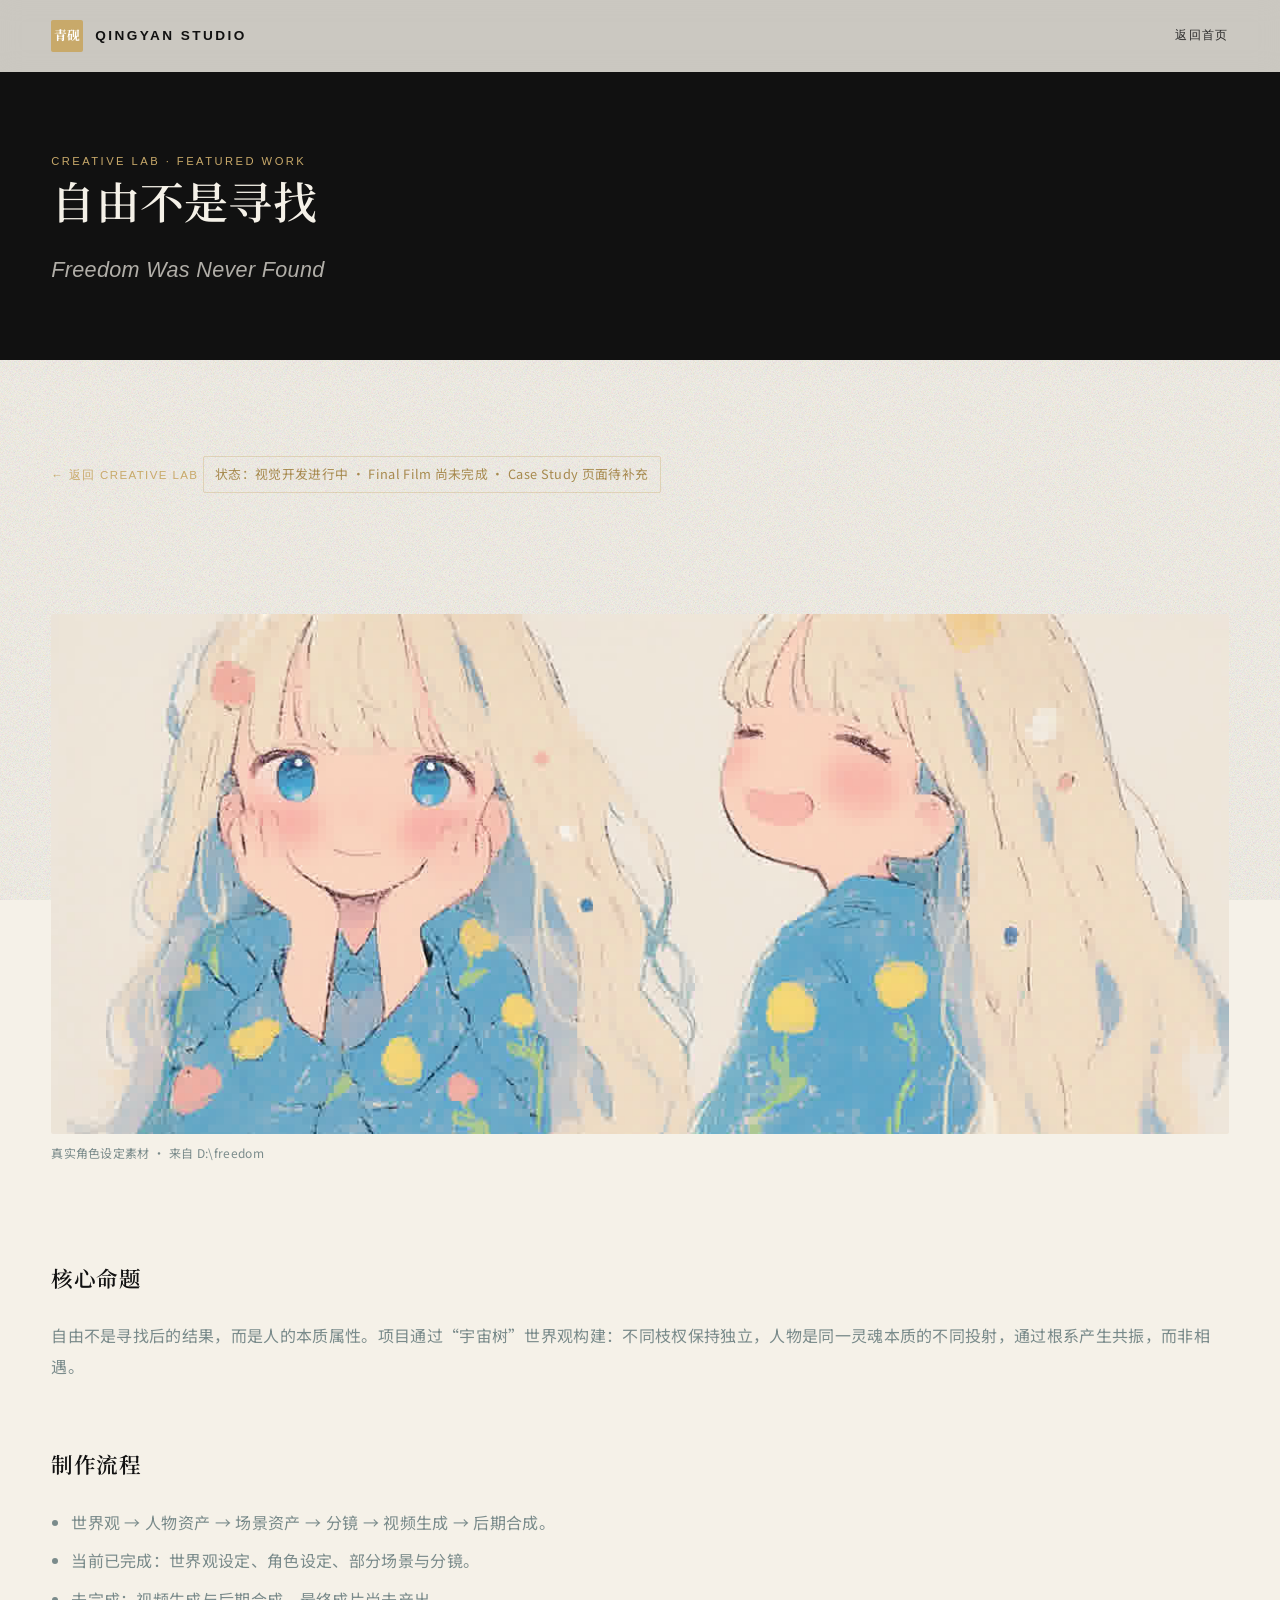
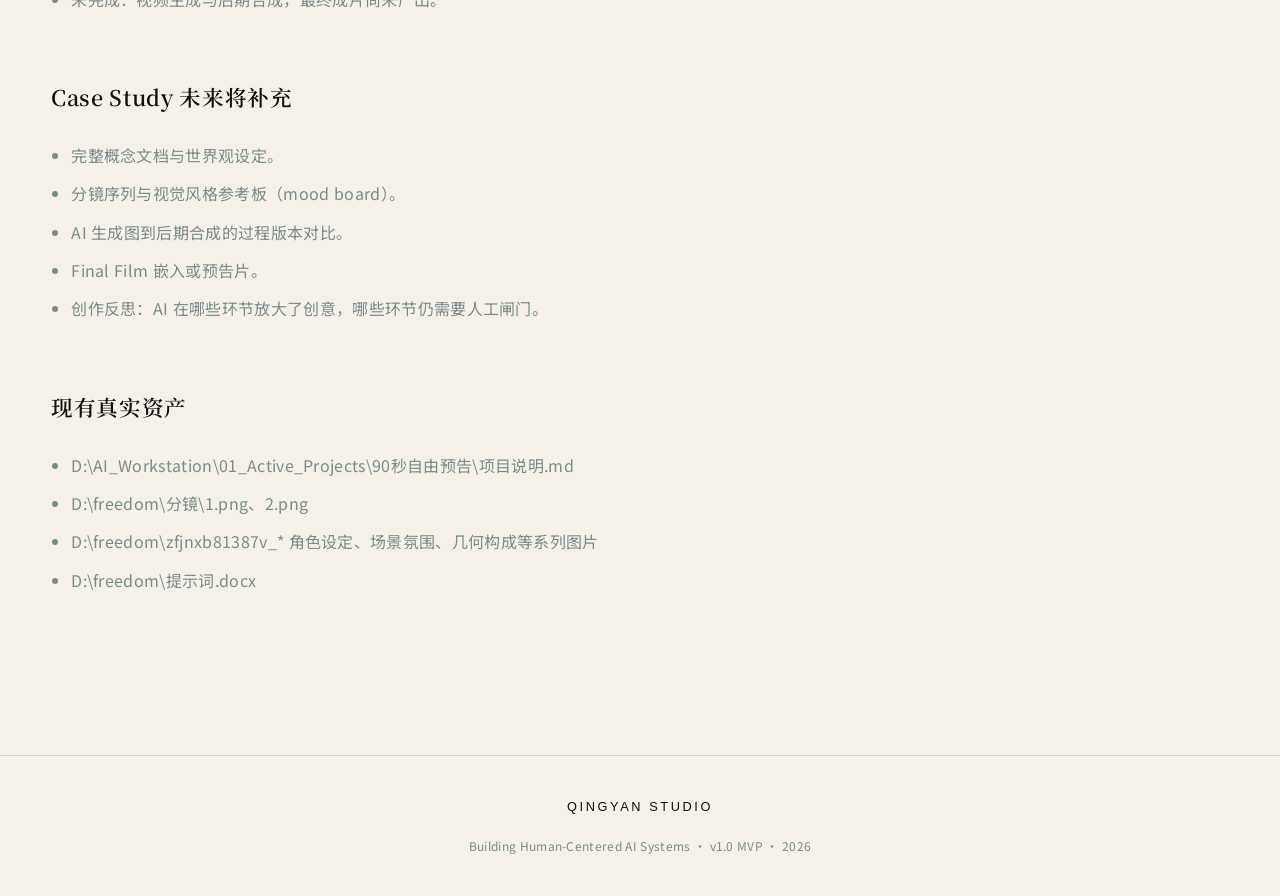
==== creative/freedom-was-never-found.html @ 9774ead9 "init: QingYan Studio Portfolio v1.0 + Project 01 Case Study" ====
<!DOCTYPE html>
<html lang="zh-CN">
<head>
  <meta charset="UTF-8">
  <meta name="viewport" content="width=device-width, initial-scale=1.0">
  <title>Freedom Was Never Found · 自由不是寻找 | QingYan Studio</title>
  <meta name="description" content="《自由不是寻找》：一个关于自由、自我探索与内在觉醒的 AIGC cinematic experiment。">
  <link rel="preconnect" href="https://fonts.googleapis.com">
  <link rel="preconnect" href="https://fonts.gstatic.com" crossorigin>
  <link href="https://fonts.googleapis.com/css2?family=Cormorant+Garamond:ital@0;1&family=Noto+Sans+SC:wght@300;400;500;700&family=Noto+Serif+SC:wght@400;600;700&display=swap" rel="stylesheet">
  <link rel="stylesheet" href="../assets/css/main.css">
</head>
<body>
  <header class="site-header" id="header">
    <div class="container header-inner">
      <a class="brand" href="../index.html" aria-label="QingYan Studio 首页">
        <span class="brand-seal" aria-hidden="true">青砚</span>
        <span class="brand-text">QingYan Studio</span>
      </a>
      <a class="nav-link" href="../index.html#creative-lab">返回首页</a>
    </div>
  </header>

  <main>
    <section class="placeholder-hero">
      <div class="container">
        <span class="placeholder-hero__label label-en">Creative Lab · Featured Work</span>
        <h1 class="placeholder-hero__title">自由不是寻找</h1>
        <p class="placeholder-hero__subtitle">Freedom Was Never Found</p>
      </div>
    </section>

    <div class="placeholder-body">
      <div class="container">
        <a class="back-link" href="../index.html#creative-lab">← 返回 Creative Lab</a>

        <span class="status-badge">状态：视觉开发进行中 · Final Film 尚未完成 · Case Study 页面待补充</span>

        <figure class="placeholder-visual">
          <img src="../assets/img/freedom-character-sheet.jpg" alt="《自由不是寻找》角色设定稿：银发女孩表情表">
          <figcaption class="placeholder-visual__caption">真实角色设定素材 · 来自 D:\freedom</figcaption>
        </figure>

        <section class="placeholder-section" style="margin-top: var(--space-2xl);">
          <h2>核心命题</h2>
          <p>自由不是寻找后的结果，而是人的本质属性。项目通过“宇宙树”世界观构建：不同枝杈保持独立，人物是同一灵魂本质的不同投射，通过根系产生共振，而非相遇。</p>
        </section>

        <section class="placeholder-section">
          <h2>制作流程</h2>
          <ul>
            <li>世界观 → 人物资产 → 场景资产 → 分镜 → 视频生成 → 后期合成。</li>
            <li>当前已完成：世界观设定、角色设定、部分场景与分镜。</li>
            <li>未完成：视频生成与后期合成，最终成片尚未产出。</li>
          </ul>
        </section>

        <section class="placeholder-section">
          <h2>Case Study 未来将补充</h2>
          <ul>
            <li>完整概念文档与世界观设定。</li>
            <li>分镜序列与视觉风格参考板（mood board）。</li>
            <li>AI 生成图到后期合成的过程版本对比。</li>
            <li>Final Film 嵌入或预告片。</li>
            <li>创作反思：AI 在哪些环节放大了创意，哪些环节仍需要人工闸门。</li>
          </ul>
        </section>

        <section class="placeholder-section">
          <h2>现有真实资产</h2>
          <ul>
            <li>D:\AI_Workstation\01_Active_Projects\90秒自由预告\项目说明.md</li>
            <li>D:\freedom\分镜\1.png、2.png</li>
            <li>D:\freedom\zfjnxb81387v_* 角色设定、场景氛围、几何构成等系列图片</li>
            <li>D:\freedom\提示词.docx</li>
          </ul>
        </section>
      </div>
    </div>
  </main>

  <footer class="footer">
    <div class="container footer__inner">
      <p class="footer__brand">QingYan Studio</p>
      <p class="footer__note">Building Human-Centered AI Systems · v1.0 MVP · 2026</p>
    </div>
  </footer>

  <script src="../assets/js/main.js"></script>
</body>
</html>
---- assets/css/main.css ----
/*
 * QingYan Studio Portfolio v1.0
 * Design System: Modern Oriental Minimalism
 * Primary language: Chinese (zh-CN)
 * Fonts: Noto Serif SC, Noto Sans SC, Cormorant Garamond
 */

/* ===== Design Tokens ===== */
:root {
  /* Palette: Modern Oriental Minimalism */
  --c-ink:        #111111;
  --c-ink-light:  #2a2a2a;
  --c-rice:       #F5F1E8;
  --c-rice-dark:  #EBE6DA;
  --c-teal:       #7A8B8B;
  --c-gold:       #C8A96A;
  --c-gold-dim:   #A78A4F;
  --c-white:      #ffffff;
  --c-smoke:      #f7f7f7;

  /* Semantic colors */
  --text-main:    var(--c-ink);
  --text-muted:   var(--c-teal);
  --text-inverse: var(--c-rice);
  --bg-main:      var(--c-rice);
  --bg-dark:      var(--c-ink);
  --bg-warm:      #F8F4EA;
  --accent:       var(--c-gold);
  --border:       rgba(17,17,17,0.12);
  --border-strong:rgba(17,17,17,0.22);

  /* Typography */
  --font-serif-zh:  "Noto Serif SC", "Songti SC", "STSong", "SimSun", serif;
  --font-sans-zh:   "Noto Sans SC", "PingFang SC", "Microsoft YaHei", sans-serif;
  --font-serif-en:  "Cormorant Garamond", "Times New Roman", Georgia, serif;
  --font-sans-en:   "Inter", "Helvetica Neue", Arial, sans-serif;

  /* Spacing scale (inspired by 8px grid + generous whitespace) */
  --space-xs:  0.5rem;
  --space-sm:  1rem;
  --space-md:  1.5rem;
  --space-lg:  2.5rem;
  --space-xl:  4rem;
  --space-2xl: 6rem;
  --space-3xl: 9rem;

  /* Layout */
  --max-width: 1280px;
  --header-height: 4.5rem;

  /* Timing */
  --transition-fast:   0.18s ease;
  --transition-medium: 0.35s ease;
  --transition-slow:   0.7s cubic-bezier(0.22, 1, 0.36, 1);

  /* Z-index */
  --z-header: 100;
  --z-menu:   101;
  --z-top:    200;
}

/* ===== Reset & Base ===== */
*, *::before, *::after {
  box-sizing: border-box;
  margin: 0;
  padding: 0;
}

html {
  scroll-behavior: smooth;
  scroll-padding-top: var(--header-height);
  font-size: 16px;
  -webkit-text-size-adjust: 100%;
}

@media (prefers-reduced-motion: reduce) {
  html {
    scroll-behavior: auto;
  }
  *, *::before, *::after {
    animation-duration: 0.01ms !important;
    transition-duration: 0.01ms !important;
  }
}

body {
  font-family: var(--font-sans-zh);
  color: var(--text-main);
  background-color: var(--bg-main);
  line-height: 1.75;
  font-weight: 400;
  letter-spacing: 0.02em;
  -webkit-font-smoothing: antialiased;
  -moz-osx-font-smoothing: grayscale;
}

/* Subtle paper grain texture */
body::before {
  content: "";
  position: fixed;
  inset: 0;
  pointer-events: none;
  z-index: 0;
  opacity: 0.35;
  background-image:
    url("data:image/svg+xml,%3Csvg viewBox='0 0 400 400' xmlns='http://www.w3.org/2000/svg'%3E%3Cfilter id='noise'%3E%3CfeTurbulence type='fractalNoise' baseFrequency='0.9' numOctaves='4' stitchTiles='stitch'/%3E%3C/filter%3E%3Crect width='100%25' height='100%25' filter='url(%23noise)'/%3E%3C/svg%3E");
  background-repeat: repeat;
  background-size: 240px;
}

main, header, footer, section {
  position: relative;
  z-index: 1;
}

a {
  color: inherit;
  text-decoration: none;
}

img {
  max-width: 100%;
  height: auto;
  display: block;
}

ul, ol {
  list-style: none;
}

/* ===== Typography Utilities ===== */
.label-en {
  font-family: var(--font-sans-en);
  font-size: 0.7rem;
  font-weight: 500;
  letter-spacing: 0.22em;
  text-transform: uppercase;
  color: var(--c-gold);
}

.label-en-muted {
  color: var(--c-teal);
}

.title-zh {
  font-family: var(--font-serif-zh);
  font-weight: 600;
  line-height: 1.35;
  letter-spacing: 0.06em;
}

.subtitle-en {
  font-family: var(--font-serif-en);
  font-style: italic;
  font-weight: 400;
  line-height: 1.5;
  color: var(--c-teal);
}

/* ===== Layout ===== */
.container {
  width: min(92%, var(--max-width));
  margin-inline: auto;
}

.section {
  padding-block: var(--space-3xl);
}

.section-dark {
  background-color: var(--bg-dark);
  color: var(--text-inverse);
}

.section-warm {
  background-color: var(--bg-warm);
}

.section-header {
  margin-bottom: var(--space-xl);
}

.section-header--flex {
  display: flex;
  flex-direction: column;
  gap: var(--space-sm);
}

@media (min-width: 640px) {
  .section-header--flex {
    flex-direction: row;
    align-items: baseline;
    justify-content: space-between;
  }
}

.section-title {
  font-family: var(--font-serif-zh);
  font-size: clamp(1.75rem, 4.5vw, 2.75rem);
  font-weight: 600;
  letter-spacing: 0.06em;
  line-height: 1.3;
}

.section-title small,
.section-title .en {
  display: block;
  margin-top: 0.35em;
  font-family: var(--font-serif-en);
  font-size: 0.55em;
  font-weight: 400;
  font-style: italic;
  color: var(--c-gold);
  letter-spacing: 0.02em;
}

.section-dark .section-title small,
.section-dark .section-title .en {
  color: var(--c-gold);
}

.section-number {
  font-family: var(--font-sans-en);
  font-size: 0.75rem;
  letter-spacing: 0.18em;
  color: var(--c-gold);
  margin-bottom: var(--space-sm);
  display: block;
}

.section-intro {
  max-width: 56ch;
  color: var(--c-teal);
  font-size: 1.05rem;
  line-height: 1.9;
}

.section-dark .section-intro {
  color: rgba(245, 241, 232, 0.75);
}

/* ===== Header ===== */
.site-header {
  position: fixed;
  top: 0;
  left: 0;
  width: 100%;
  height: var(--header-height);
  z-index: var(--z-header);
  background: rgba(245, 241, 232, 0.82);
  backdrop-filter: blur(12px);
  -webkit-backdrop-filter: blur(12px);
  border-bottom: 1px solid transparent;
  transition: border-color var(--transition-fast), background-color var(--transition-fast);
}

.site-header.is-scrolled {
  border-color: var(--border);
  background: rgba(245, 241, 232, 0.95);
}

.header-inner {
  height: 100%;
  display: flex;
  align-items: center;
  justify-content: space-between;
}

.brand {
  display: inline-flex;
  align-items: center;
  gap: 0.75rem;
}

.brand-seal {
  width: 2rem;
  height: 2rem;
  background-color: var(--c-gold);
  color: var(--c-white);
  display: grid;
  place-items: center;
  font-family: var(--font-serif-zh);
  font-size: 0.8rem;
  font-weight: 700;
  letter-spacing: 0.04em;
  line-height: 1;
  border-radius: 2px;
  flex-shrink: 0;
}

.brand-text {
  font-family: var(--font-sans-en);
  font-size: 0.85rem;
  font-weight: 600;
  letter-spacing: 0.18em;
  text-transform: uppercase;
}

.nav-list {
  display: none;
  align-items: center;
  gap: 2rem;
}

.nav-link {
  font-family: var(--font-sans-en);
  font-size: 0.72rem;
  font-weight: 500;
  letter-spacing: 0.12em;
  text-transform: uppercase;
  position: relative;
  padding-block: 0.25rem;
  color: var(--c-ink-light);
  transition: color var(--transition-fast);
}

.nav-link::after {
  content: "";
  position: absolute;
  bottom: 0;
  left: 0;
  width: 0;
  height: 1px;
  background-color: var(--c-gold);
  transition: width var(--transition-medium);
}

.nav-link:hover,
.nav-link:focus-visible {
  color: var(--c-ink);
}

.nav-link:hover::after,
.nav-link:focus-visible::after {
  width: 100%;
}

.menu-toggle {
  display: flex;
  align-items: center;
  justify-content: center;
  width: 2.5rem;
  height: 2.5rem;
  background: transparent;
  border: none;
  cursor: pointer;
  color: var(--c-ink);
}

.menu-toggle span {
  display: block;
  width: 1.5rem;
  height: 2px;
  background-color: currentColor;
  position: relative;
  transition: background-color var(--transition-fast);
}

.menu-toggle span::before,
.menu-toggle span::after {
  content: "";
  position: absolute;
  left: 0;
  width: 100%;
  height: 2px;
  background-color: currentColor;
  transition: transform var(--transition-medium), top var(--transition-medium);
}

.menu-toggle span::before { top: -7px; }
.menu-toggle span::after  { top: 7px; }

.menu-toggle.is-open span {
  background-color: transparent;
}

.menu-toggle.is-open span::before {
  top: 0;
  transform: rotate(45deg);
}

.menu-toggle.is-open span::after {
  top: 0;
  transform: rotate(-45deg);
}

.mobile-menu {
  position: fixed;
  inset: 0;
  z-index: var(--z-menu);
  background-color: var(--c-rice);
  display: flex;
  flex-direction: column;
  justify-content: center;
  align-items: center;
  gap: var(--space-lg);
  opacity: 0;
  pointer-events: none;
  transform: translateY(-1rem);
  transition: opacity var(--transition-medium), transform var(--transition-medium);
}

.mobile-menu.is-open {
  opacity: 1;
  pointer-events: auto;
  transform: translateY(0);
}

.mobile-menu a {
  font-family: var(--font-serif-zh);
  font-size: 1.5rem;
  font-weight: 600;
  letter-spacing: 0.1em;
  padding: 0.5rem 1rem;
}

.mobile-menu .label-en {
  display: block;
  text-align: center;
  margin-top: 0.25rem;
  font-size: 0.65rem;
  letter-spacing: 0.2em;
}

@media (min-width: 820px) {
  .menu-toggle { display: none; }
  .nav-list { display: flex; }
}

/* ===== Hero ===== */
.hero {
  min-height: 100vh;
  display: flex;
  align-items: center;
  padding-block: calc(var(--header-height) + var(--space-xl)) var(--space-2xl);
  position: relative;
  overflow: hidden;
}

.hero__ornament {
  position: absolute;
  top: 55%;
  right: -10vw;
  width: 45vw;
  height: 45vw;
  max-width: 560px;
  max-height: 560px;
  transform: translateY(-50%);
  opacity: 0.08;
  pointer-events: none;
}

.hero__ornament svg {
  width: 100%;
  height: 100%;
}

.hero__content {
  position: relative;
  z-index: 2;
  max-width: 760px;
}

.hero__brand {
  margin-bottom: var(--space-lg);
}

.hero__brand .brand-text {
  font-size: 0.95rem;
  letter-spacing: 0.3em;
}

.hero__title {
  font-family: var(--font-serif-zh);
  font-size: clamp(2.25rem, 7vw, 5rem);
  font-weight: 700;
  line-height: 1.2;
  letter-spacing: 0.06em;
  margin-bottom: var(--space-md);
}

.hero__title-accent {
  color: var(--c-gold);
}

.hero__subtitle {
  font-family: var(--font-serif-en);
  font-size: clamp(1.25rem, 3vw, 1.75rem);
  font-style: italic;
  color: var(--c-teal);
  margin-bottom: var(--space-xl);
}

.hero__tags {
  display: flex;
  flex-wrap: wrap;
  gap: var(--space-sm);
  margin-bottom: var(--space-2xl);
}

.hero__tag {
  font-family: var(--font-sans-en);
  font-size: 0.7rem;
  letter-spacing: 0.18em;
  text-transform: uppercase;
  color: var(--c-ink);
  border: 1px solid var(--border-strong);
  padding: 0.55em 1.2em;
  border-radius: 999px;
  transition: background-color var(--transition-fast), border-color var(--transition-fast);
}

.hero__tag:hover {
  background-color: var(--c-ink);
  color: var(--c-rice);
  border-color: var(--c-ink);
}

.hero__scroll {
  position: absolute;
  bottom: var(--space-lg);
  left: 50%;
  transform: translateX(-50%);
  display: flex;
  flex-direction: column;
  align-items: center;
  gap: 0.5rem;
  color: var(--c-teal);
}

.hero__scroll span {
  font-family: var(--font-sans-en);
  font-size: 0.6rem;
  letter-spacing: 0.2em;
  text-transform: uppercase;
}

.hero__scroll svg {
  width: 1px;
  height: 48px;
  stroke: currentColor;
}

@media (min-width: 1024px) {
  .hero__content {
    max-width: 62%;
  }
}

/* ===== Reveal Animation ===== */
.reveal {
  opacity: 0;
  transform: translateY(24px);
  transition: opacity 0.8s cubic-bezier(0.22, 1, 0.36, 1), transform 0.8s cubic-bezier(0.22, 1, 0.36, 1);
}

.reveal.is-visible {
  opacity: 1;
  transform: translateY(0);
}

/* ===== Selected Work ===== */
.work-list {
  border-top: 1px solid var(--border);
}

.work-item {
  display: grid;
  grid-template-columns: 1fr;
  align-items: baseline;
  gap: var(--space-sm);
  padding-block: var(--space-lg);
  border-bottom: 1px solid var(--border);
  transition: background-color var(--transition-fast);
  position: relative;
}

.work-item::before {
  content: "";
  position: absolute;
  left: -2rem;
  right: -2rem;
  top: 0;
  bottom: 0;
  background-color: rgba(200, 169, 106, 0.04);
  opacity: 0;
  transition: opacity var(--transition-fast);
  pointer-events: none;
}

.work-item:hover::before,
.work-item:focus-within::before {
  opacity: 1;
}

@media (min-width: 720px) {
  .work-item {
    grid-template-columns: 4rem 1fr auto;
    gap: var(--space-md);
  }
}

.work-index {
  font-family: var(--font-serif-en);
  font-size: 1.5rem;
  font-weight: 500;
  color: var(--c-gold);
  line-height: 1;
}

.work-body {
  display: flex;
  flex-direction: column;
  gap: 0.35rem;
}

.work-name-en {
  font-family: var(--font-sans-en);
  font-size: clamp(1.1rem, 2.5vw, 1.45rem);
  font-weight: 600;
  letter-spacing: 0.02em;
  line-height: 1.3;
}

.work-name-zh {
  font-family: var(--font-sans-zh);
  font-size: 0.95rem;
  color: var(--c-teal);
  letter-spacing: 0.04em;
}

.work-meta {
  display: flex;
  flex-wrap: wrap;
  align-items: center;
  gap: 0.75rem;
  margin-top: 0.25rem;
}

.work-tag {
  font-family: var(--font-sans-en);
  font-size: 0.62rem;
  letter-spacing: 0.12em;
  text-transform: uppercase;
  color: var(--c-gold-dim);
  border: 1px solid rgba(200, 169, 106, 0.35);
  padding: 0.3em 0.7em;
  border-radius: 2px;
}

.work-arrow {
  justify-self: end;
  display: grid;
  place-items: center;
  width: 2.75rem;
  height: 2.75rem;
  border: 1px solid var(--border-strong);
  border-radius: 50%;
  transition: border-color var(--transition-fast), transform var(--transition-fast);
}

.work-item:hover .work-arrow,
.work-item:focus-within .work-arrow {
  border-color: var(--c-gold);
  transform: translateX(4px);
}

.work-arrow svg {
  width: 1rem;
  height: 1rem;
  stroke: currentColor;
}

.work-link::after {
  content: "";
  position: absolute;
  inset: 0;
  z-index: 1;
}

/* ===== AI Product Lab ===== */
.lab-dark {
  background-color: var(--bg-dark);
  color: var(--text-inverse);
}

.pipeline {
  display: flex;
  flex-direction: column;
  gap: var(--space-2xl);
  margin-top: var(--space-xl);
}

.pipeline__case {
  border-top: 1px solid rgba(245, 241, 232, 0.12);
  padding-top: var(--space-xl);
}

.case-header {
  display: flex;
  flex-direction: column;
  gap: var(--space-xs);
  margin-bottom: var(--space-md);
}

.case-header h3 {
  font-family: var(--font-serif-zh);
  font-size: clamp(1.35rem, 3vw, 1.75rem);
  font-weight: 600;
  letter-spacing: 0.05em;
}

.case-header .case-en {
  font-family: var(--font-sans-en);
  font-size: 0.8rem;
  letter-spacing: 0.12em;
  text-transform: uppercase;
  color: var(--c-gold);
}

.case-problem {
  max-width: 60ch;
  color: rgba(245, 241, 232, 0.75);
  margin-bottom: var(--space-lg);
  font-size: 1rem;
  line-height: 1.9;
}

.flow {
  display: flex;
  flex-wrap: wrap;
  align-items: center;
  gap: 0.6rem 0.75rem;
  margin-bottom: var(--space-lg);
}

.flow__step {
  font-family: var(--font-sans-en);
  font-size: 0.72rem;
  letter-spacing: 0.08em;
  text-transform: uppercase;
  padding: 0.6em 1em;
  border: 1px solid rgba(245, 241, 232, 0.22);
  border-radius: 2px;
  color: var(--text-inverse);
  background: rgba(255,255,255,0.03);
  white-space: nowrap;
}

.flow__arrow {
  color: var(--c-gold);
  font-size: 0.9rem;
  line-height: 1;
}

.case-tags {
  display: flex;
  flex-wrap: wrap;
  gap: 0.5rem;
  margin-bottom: var(--space-md);
}

.case-tag {
  font-size: 0.72rem;
  color: rgba(245, 241, 232, 0.7);
  padding: 0.35em 0.75em;
  border-radius: 2px;
  background: rgba(255,255,255,0.04);
}

.case-status {
  display: inline-flex;
  align-items: center;
  gap: 0.5rem;
  font-size: 0.75rem;
  color: rgba(245, 241, 232, 0.6);
  margin-top: var(--space-sm);
}

.case-status::before {
  content: "";
  width: 6px;
  height: 6px;
  border-radius: 50%;
  background-color: var(--c-gold);
}

.case-status--wip::before {
  background-color: #d4a06a;
}

/* ===== Creative Lab ===== */
.featured-work {
  display: grid;
  grid-template-columns: 1fr;
  gap: var(--space-xl);
  align-items: start;
}

@media (min-width: 860px) {
  .featured-work {
    grid-template-columns: 1.1fr 0.9fr;
  }
}

.featured-work__visual {
  position: relative;
  aspect-ratio: 16 / 10;
  overflow: hidden;
  border-radius: 2px;
  background-color: var(--c-rice-dark);
}

.featured-work__visual img {
  width: 100%;
  height: 100%;
  object-fit: cover;
  transition: transform var(--transition-slow);
}

.featured-work__visual:hover img {
  transform: scale(1.03);
}

.featured-work__caption {
  margin-top: var(--space-xs);
  font-size: 0.75rem;
  color: var(--c-teal);
}

.featured-work__content {
  display: flex;
  flex-direction: column;
  gap: var(--space-md);
}

.featured-work__title {
  font-family: var(--font-serif-zh);
  font-size: clamp(1.5rem, 3.5vw, 2.25rem);
  font-weight: 600;
  line-height: 1.3;
}

.featured-work__title small {
  display: block;
  margin-top: 0.3em;
  font-family: var(--font-sans-en);
  font-size: 0.6em;
  letter-spacing: 0.12em;
  text-transform: uppercase;
  color: var(--c-gold);
}

.featured-work__desc {
  color: var(--c-teal);
  line-height: 1.9;
}

.featured-work__pipeline {
  display: flex;
  flex-wrap: wrap;
  gap: 0.5rem;
  margin-block: var(--space-sm);
}

.featured-work__pipeline span {
  font-family: var(--font-sans-en);
  font-size: 0.68rem;
  letter-spacing: 0.08em;
  text-transform: uppercase;
  color: var(--c-ink);
  border: 1px solid var(--border-strong);
  padding: 0.5em 0.85em;
  border-radius: 2px;
}

.featured-work__meta {
  margin-top: var(--space-sm);
  padding-top: var(--space-sm);
  border-top: 1px solid var(--border);
}

.featured-work__status {
  font-size: 0.8rem;
  color: var(--c-gold-dim);
  display: inline-flex;
  align-items: center;
  gap: 0.4rem;
}

.other-works {
  margin-top: var(--space-2xl);
  padding-top: var(--space-xl);
  border-top: 1px solid var(--border);
}

.other-works__title {
  font-family: var(--font-sans-en);
  font-size: 0.75rem;
  letter-spacing: 0.18em;
  text-transform: uppercase;
  color: var(--c-teal);
  margin-bottom: var(--space-md);
}

.other-works__list {
  display: grid;
  grid-template-columns: 1fr;
  gap: var(--space-sm);
}

@media (min-width: 640px) {
  .other-works__list {
    grid-template-columns: repeat(2, 1fr);
  }
}

.other-works__item {
  display: flex;
  align-items: center;
  gap: var(--space-sm);
  padding: var(--space-sm) 0;
  border-bottom: 1px solid var(--border);
  font-family: var(--font-serif-zh);
  font-size: 1.05rem;
  color: var(--c-ink-light);
  transition: color var(--transition-fast);
}

.other-works__item:hover {
  color: var(--c-ink);
}

.other-works__item span {
  font-family: var(--font-sans-en);
  font-size: 0.65rem;
  letter-spacing: 0.1em;
  color: var(--c-gold);
  min-width: 3.5em;
}

/* ===== About ===== */
.about-grid {
  display: grid;
  grid-template-columns: 1fr;
  gap: var(--space-xl);
}

@media (min-width: 860px) {
  .about-grid {
    grid-template-columns: 1.2fr 1fr;
  }
}

.about-statement {
  font-family: var(--font-serif-zh);
  font-size: clamp(1.35rem, 3vw, 1.85rem);
  font-weight: 600;
  line-height: 1.75;
  letter-spacing: 0.05em;
}

.about-body {
  color: var(--c-teal);
  line-height: 1.9;
}

.about-body p + p {
  margin-top: var(--space-md);
}

.capabilities {
  margin-top: var(--space-xl);
  display: grid;
  grid-template-columns: 1fr;
  gap: var(--space-md);
}

@media (min-width: 640px) {
  .capabilities {
    grid-template-columns: repeat(3, 1fr);
  }
}

.capability {
  border-top: 1px solid var(--border);
  padding-top: var(--space-sm);
}

.capability h4 {
  font-family: var(--font-sans-en);
  font-size: 0.75rem;
  letter-spacing: 0.15em;
  text-transform: uppercase;
  margin-bottom: 0.75em;
}

.capability p {
  font-size: 0.95rem;
  color: var(--c-teal);
  line-height: 1.75;
}

/* ===== Methodology ===== */
.principles {
  display: grid;
  grid-template-columns: 1fr;
  gap: var(--space-lg);
  margin-bottom: var(--space-2xl);
}

@media (min-width: 720px) {
  .principles {
    grid-template-columns: repeat(3, 1fr);
  }
}

.principle {
  border-top: 2px solid var(--c-gold);
  padding-top: var(--space-md);
}

.principle h4 {
  font-family: var(--font-serif-zh);
  font-size: 1.15rem;
  font-weight: 600;
  margin-bottom: 0.6em;
  letter-spacing: 0.03em;
}

.principle h4 small {
  display: block;
  margin-top: 0.25em;
  font-family: var(--font-sans-en);
  font-size: 0.62em;
  letter-spacing: 0.15em;
  text-transform: uppercase;
  color: var(--c-teal);
}

.principle p {
  font-size: 0.95rem;
  color: var(--c-teal);
  line-height: 1.8;
}

.method-loop {
  border: 1px solid var(--border);
  border-radius: 2px;
  padding: var(--space-lg);
  background-color: rgba(255,255,255,0.35);
}

.method-loop__title {
  font-family: var(--font-sans-en);
  font-size: 0.72rem;
  letter-spacing: 0.18em;
  text-transform: uppercase;
  color: var(--c-gold);
  margin-bottom: var(--space-lg);
}

.loop {
  display: flex;
  flex-wrap: wrap;
  align-items: center;
  justify-content: center;
  gap: 0.6rem;
}

.loop__step {
  font-family: var(--font-sans-en);
  font-size: 0.72rem;
  letter-spacing: 0.08em;
  text-transform: uppercase;
  padding: 0.65em 1em;
  border: 1px solid var(--border-strong);
  border-radius: 2px;
  background: rgba(255,255,255,0.45);
  white-space: nowrap;
}

.loop__arrow {
  color: var(--c-gold);
}

.loop__note {
  width: 100%;
  text-align: center;
  margin-top: var(--space-md);
  font-size: 0.8rem;
  color: var(--c-teal);
}

/* ===== Contact ===== */
.contact {
  text-align: center;
}

.contact__label {
  color: var(--c-gold);
}

.contact__title {
  font-family: var(--font-serif-zh);
  font-size: clamp(1.6rem, 4vw, 2.5rem);
  font-weight: 600;
  margin-block: var(--space-md);
  letter-spacing: 0.05em;
}

.contact__status {
  display: inline-flex;
  align-items: center;
  gap: 0.5rem;
  font-size: 0.85rem;
  color: var(--c-teal);
  border: 1px solid var(--border);
  padding: 0.7em 1.2em;
  border-radius: 2px;
  background-color: rgba(255,255,255,0.4);
}

.contact__status::before {
  content: "";
  width: 7px;
  height: 7px;
  border-radius: 50%;
  background-color: var(--c-gold);
}

.contact__missing {
  margin-top: var(--space-md);
  font-size: 0.75rem;
  color: var(--c-teal);
}

/* ===== Footer ===== */
.footer {
  padding-block: var(--space-lg);
  border-top: 1px solid var(--border);
  background-color: rgba(245, 241, 232, 0.5);
}

.footer__inner {
  display: flex;
  flex-direction: column;
  gap: var(--space-sm);
  align-items: center;
  text-align: center;
}

.footer__brand {
  font-family: var(--font-sans-en);
  font-size: 0.8rem;
  letter-spacing: 0.2em;
  text-transform: uppercase;
}

.footer__note {
  font-size: 0.75rem;
  color: var(--c-teal);
}

/* ===== Placeholder Pages ===== */
.placeholder-hero {
  min-height: 40vh;
  display: flex;
  flex-direction: column;
  justify-content: center;
  padding-block: calc(var(--header-height) + var(--space-xl)) var(--space-xl);
  background-color: var(--c-ink);
  color: var(--text-inverse);
}

.placeholder-hero__label {
  color: var(--c-gold);
  margin-bottom: var(--space-md);
}

.placeholder-hero__title {
  font-family: var(--font-serif-zh);
  font-size: clamp(1.75rem, 4.5vw, 2.75rem);
  font-weight: 600;
  line-height: 1.3;
  margin-bottom: 0.5em;
}

.placeholder-hero__subtitle {
  font-family: var(--font-sans-en);
  font-size: clamp(1rem, 2vw, 1.35rem);
  font-style: italic;
  color: rgba(245, 241, 232, 0.7);
}

.placeholder-body {
  padding-block: var(--space-2xl);
}

.placeholder-body h2 {
  font-family: var(--font-serif-zh);
  font-size: 1.35rem;
  font-weight: 600;
  margin-bottom: var(--space-md);
  letter-spacing: 0.03em;
}

.placeholder-body p,
.placeholder-body li {
  color: var(--c-teal);
  line-height: 1.9;
}

.placeholder-body ul {
  list-style: disc;
  padding-left: 1.25rem;
  margin-bottom: var(--space-lg);
}

.placeholder-body li + li {
  margin-top: 0.5em;
}

.placeholder-body .status-badge {
  display: inline-flex;
  align-items: center;
  gap: 0.5rem;
  font-size: 0.8rem;
  color: var(--c-gold-dim);
  border: 1px solid rgba(200, 169, 106, 0.35);
  padding: 0.5em 0.9em;
  border-radius: 2px;
  margin-bottom: var(--space-md);
}

.placeholder-body .back-link {
  display: inline-flex;
  align-items: center;
  gap: 0.5rem;
  font-family: var(--font-sans-en);
  font-size: 0.72rem;
  letter-spacing: 0.12em;
  text-transform: uppercase;
  color: var(--c-gold);
  margin-bottom: var(--space-xl);
  transition: gap var(--transition-fast);
}

.placeholder-body .back-link:hover {
  gap: 0.75rem;
}

.placeholder-section {
  margin-bottom: var(--space-xl);
}

.placeholder-visual {
  margin-top: var(--space-xl);
}

.placeholder-visual img {
  width: 100%;
  max-height: 520px;
  object-fit: cover;
  border-radius: 2px;
}

.placeholder-visual__caption {
  margin-top: var(--space-xs);
  font-size: 0.75rem;
  color: var(--c-teal);
}

/* ===== Focus / Accessibility ===== */
a:focus-visible,
button:focus-visible {
  outline: 2px solid var(--c-gold);
  outline-offset: 3px;
}

/* ===== Helper ===== */
.sr-only {
  position: absolute;
  width: 1px;
  height: 1px;
  padding: 0;
  margin: -1px;
  overflow: hidden;
  clip: rect(0, 0, 0, 0);
  white-space: nowrap;
  border: 0;
}

.text-center {
  text-align: center;
}
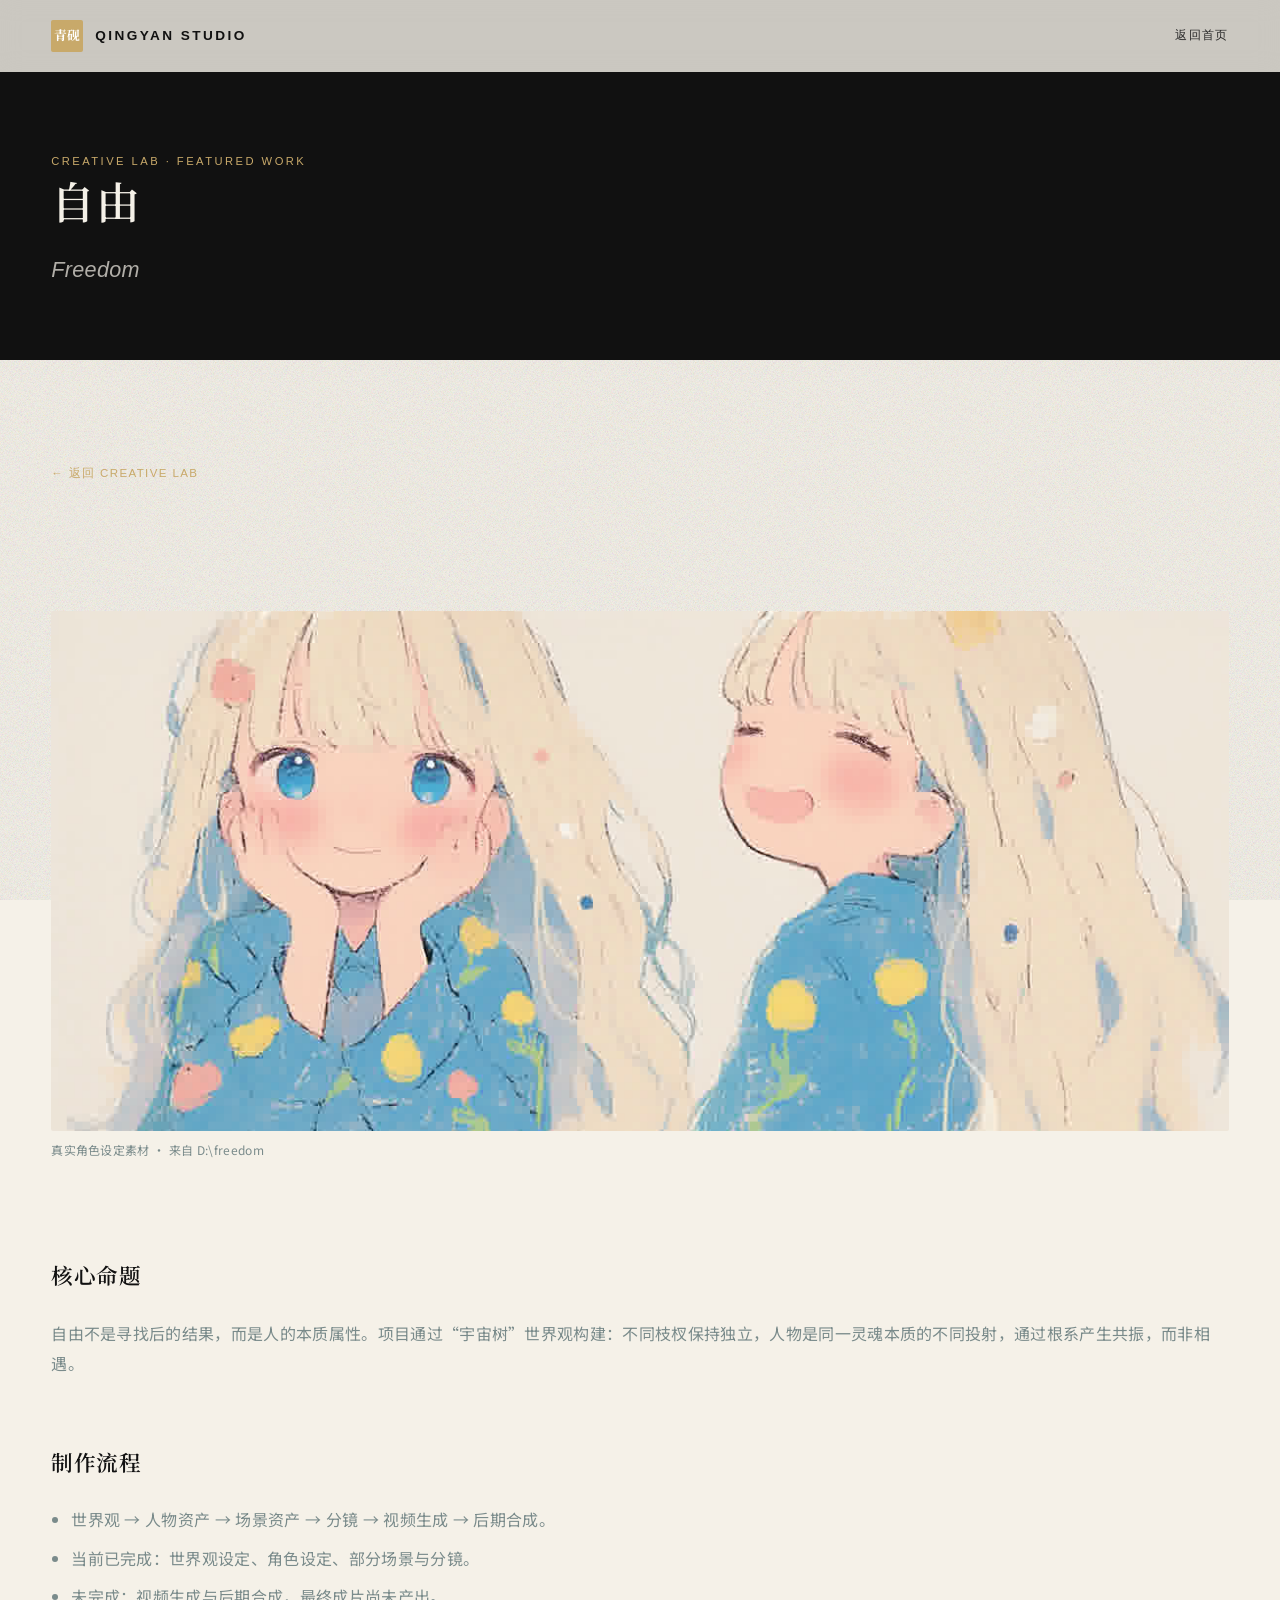
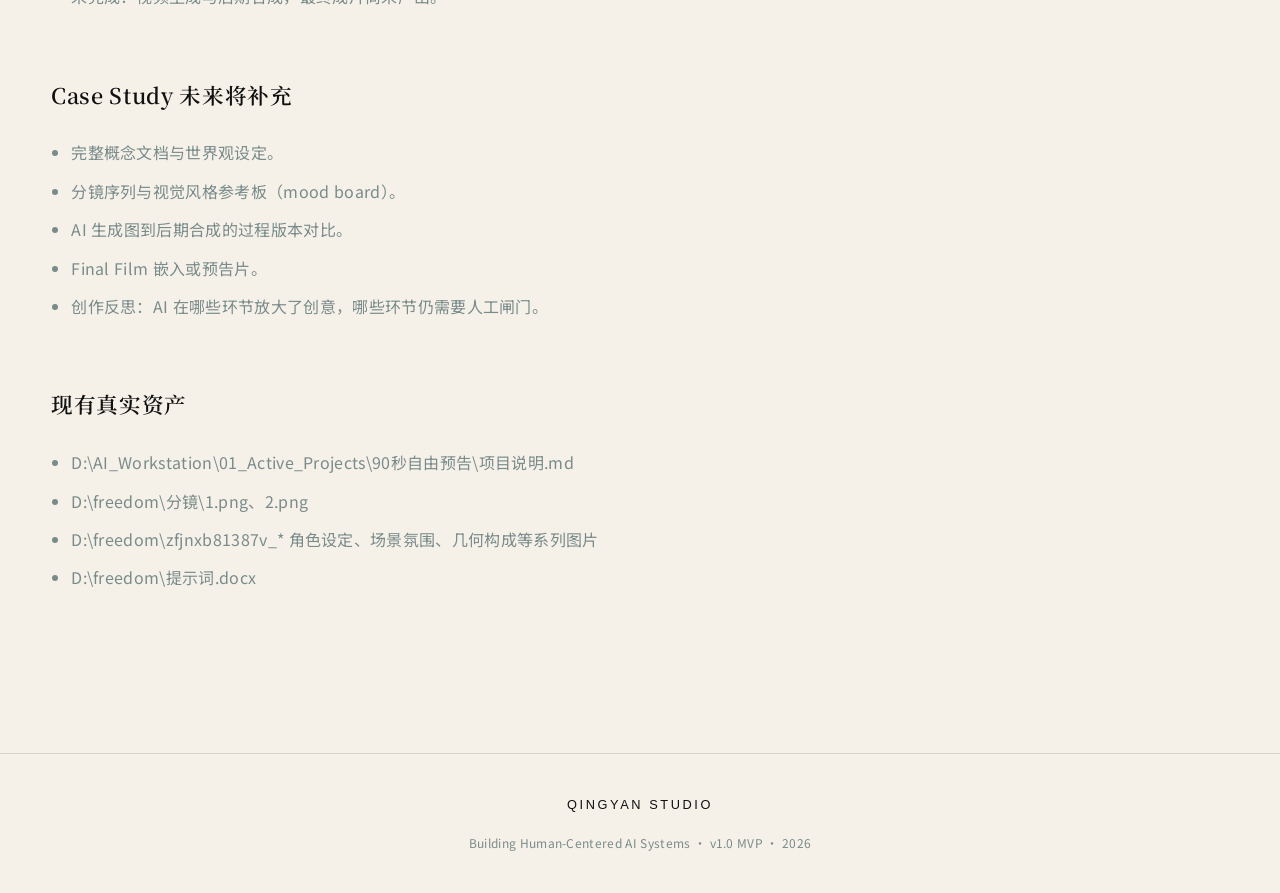
==== commit 413a882a: "Integrate AIGC films and production-ready visuals" ====
--- a/creative/freedom-was-never-found.html
+++ b/creative/freedom-was-never-found.html
@@ -3,8 +3,8 @@
 <head>
   <meta charset="UTF-8">
   <meta name="viewport" content="width=device-width, initial-scale=1.0">
-  <title>Freedom Was Never Found · 自由不是寻找 | QingYan Studio</title>
-  <meta name="description" content="《自由不是寻找》：一个关于自由、自我探索与内在觉醒的 AIGC cinematic experiment。">
+  <title>自由 | QingYan Studio</title>
+  <meta name="description" content="《自由》：一个关于自由、自我探索与内在觉醒的 AIGC cinematic experiment。">
   <link rel="preconnect" href="https://fonts.googleapis.com">
   <link rel="preconnect" href="https://fonts.gstatic.com" crossorigin>
   <link href="https://fonts.googleapis.com/css2?family=Cormorant+Garamond:ital@0;1&family=Noto+Sans+SC:wght@300;400;500;700&family=Noto+Serif+SC:wght@400;600;700&display=swap" rel="stylesheet">
@@ -25,8 +25,8 @@
     <section class="placeholder-hero">
       <div class="container">
         <span class="placeholder-hero__label label-en">Creative Lab · Featured Work</span>
-        <h1 class="placeholder-hero__title">自由不是寻找</h1>
-        <p class="placeholder-hero__subtitle">Freedom Was Never Found</p>
+        <h1 class="placeholder-hero__title">自由</h1>
+        <p class="placeholder-hero__subtitle">Freedom</p>
       </div>
     </section>
 
@@ -34,10 +34,8 @@
       <div class="container">
         <a class="back-link" href="../index.html#creative-lab">← 返回 Creative Lab</a>
 
-        <span class="status-badge">状态：视觉开发进行中 · Final Film 尚未完成 · Case Study 页面待补充</span>
-
         <figure class="placeholder-visual">
-          <img src="../assets/img/freedom-character-sheet.jpg" alt="《自由不是寻找》角色设定稿：银发女孩表情表">
+          <img src="../assets/img/freedom-character-sheet.jpg" alt="《自由》角色设定稿：银发女孩表情表">
           <figcaption class="placeholder-visual__caption">真实角色设定素材 · 来自 D:\freedom</figcaption>
         </figure>
 
--- a/assets/css/main.css
+++ b/assets/css/main.css
@@ -1254,6 +1254,10 @@
   margin-bottom: var(--space-xl);
 }
 
+.creator-workflow-page .placeholder-section li {
+  overflow-wrap: anywhere;
+}
+
 .placeholder-visual {
   margin-top: var(--space-xl);
 }
